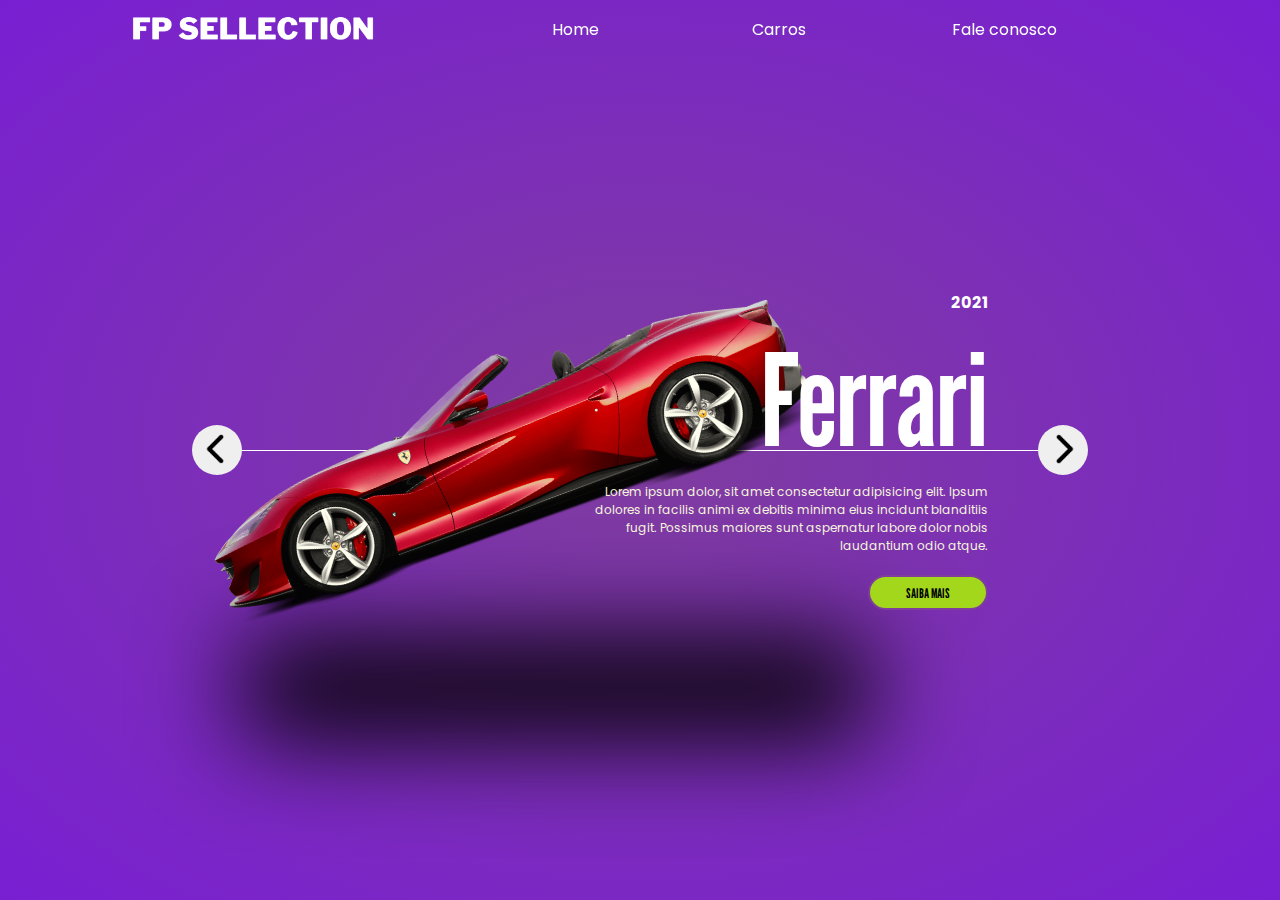
==== index.html @ c09c40cd "PRojet" ====
<!DOCTYPE html>
<html lang="pt-br">

<head>
    <meta charset="UTF-8">
    <meta name="viewport" content="width=device-width, initial-scale=1.0">
    <link rel="preconnect" href="https://fonts.googleapis.com">
    <link rel="preconnect" href="https://fonts.gstatic.com" crossorigin>
    <link
        href="https://fonts.googleapis.com/css2?family=Poppins:ital,wght@0,100;0,200;0,300;0,400;0,500;0,600;0,700;0,800;0,900;1,100;1,200;1,300;1,400;1,500;1,600;1,700;1,800;1,900&display=swap"
        rel="stylesheet">
        <link rel="preconnect" href="https://fonts.googleapis.com">
        <link rel="preconnect" href="https://fonts.gstatic.com" crossorigin>
        <link href="https://fonts.googleapis.com/css2?family=League+Gothic&family=Poppins:ital,wght@0,100;0,200;0,300;0,400;0,500;0,600;0,700;0,800;0,900;1,100;1,200;1,300;1,400;1,500;1,600;1,700;1,800;1,900&display=swap" rel="stylesheet">
        <title>FP Sellection</title>
    <link rel="stylesheet" href="style.css">

</head>

<body>
    <header>
        <img src="./img/logo.png" alt="">
        <nav>
            <ul>
                <li>Home</li>
                <li>Carros</li>
                <li>Fale conosco</li>
            </ul>
        </nav>
    </header>

    <section class="container">
        <div class="list">

            <div class="item active">
                <div class="car-img">
                    <img src="./img/2.png" alt="imagem carro">
                </div>

                <div class="content">
                    <p class="car-info">2021</p>
                    <h2>Ferrari</h2>
                    <p class="description">Lorem ipsum dolor, sit amet consectetur adipisicing elit. Ipsum dolores in facilis animi ex debitis minima eius incidunt blanditiis fugit. Possimus maiores sunt aspernatur labore dolor nobis laudantium odio atque.</p>
                    <button class="information">Saiba Mais</button>
                </div>
            </div>

            <div class="item">
                <div class="car-img">
                    <img src="./img/1.png" alt="imagem carro">
                </div>

                <div class="content">
                    <p class="car-info">2021</p>
                    <h2>Porsche</h2>
                    <p class="description">Lorem ipsum, dolor sit amet consectetur adipisicing elit. Eaque ab nostrum ducimus esse autem repellat hic at in facere exercitationem. Voluptate praesentium deleniti autem laudantium cupiditate inventore voluptatem, quas ratione.</p>
                    <button class="information">Saiba Mais</button>
                </div>
            </div>

            <div class="item">
                <div class="car-img">
                    <img src="./img/3.png" alt="imagem carro">
                </div>

                <div class="content">
                    <p class="car-info">2022</p>
                    <h2>Lamborghini</h2>
                    <p class="description"> Lorem ipsum dolor sit amet consectetur adipisicing elit. Repellat ad doloribus soluta iste cupiditate beatae, atque ea provident magnam odio dolorem eveniet ex porro molestias, possimus autem quaerat suscipit vero?</p>
                    <button class="information">Saiba Mais</button>
                </div>
            </div>


        </div>

        

        <div class="arrows">
            <button id="prev"><img src="./img/arrow.png" alt="seta esquerda"></button>
            <button id="next"><img src="./img/arrow.png" alt="seta direita"></button>

        </div>

     





    </section>

    <script src="script.js"></script>

</body>

</html>
---- style.css ----
* {
    margin: 0;
    padding: 0;
    box-sizing: border-box;
    list-style: none;
    font-family: "Poppins", sans-serif;
}

body {
    background-color: #000;
    color: #fff;
    font-size: 16px;
    overflow: hidden;
}

header {
    position: fixed;
    width: 80vw;
    left: 50%;
    transform: translateX(-50%);
    display: grid;
    align-items: center;
    grid-template-columns: 1fr 600px;
    gap: 50px;
    z-index: 2;
    cursor: pointer;

    & img {
        width: 250px;
    }

    & nav {
        & ul {
            display: grid;
            grid-template-columns: repeat(3, 200px);

        }
    }
}

section {
    background-image: radial-gradient(#7f3d9e, #791fd3);
    height: 100vh;
    position: relative;

    & .list {
        width: 70vw;
        margin: auto;
        height: 100%;
        position: relative;

        & .item {
            position: absolute;
            inset: 0;

            & .car-img {
                position: absolute;
                top: 50%;
                transform: translateY(-50%);
                width: 70%;

                & img {
                    width: 100%;
                    transform: rotate(-25deg);
                }

                &::before{
                    content: '';
                    position: absolute;
                    background-color: #000;
                    width: 100%;
                    height: 100px;
                    top: 150%;
                    left: 50px;
                    border: 50%;
                    filter: blur(50px);
                }

            }

            & .content {
                position: absolute;
                right: 100px;
                width: 70%;
                display: flex;
                height: 100%;
                flex-direction: column;
                justify-content: center;
                align-items: end;
                gap: 20px;

                & .car-info {
                    font-weight: bold;
                }

                & h2 {
                    font-size: 8em;
                    line-height: 1em;
                    font-family: "League Gothic", sans-serif;


                }

                & .description {
                    color: beige;
                    font-size: 12px;
                    text-align: right;
                    max-width: 400px;
                }

                & .information {
                    border-radius: 30px;
                    height: 35px;
                    width: 120px;
                    text-transform: uppercase;
                    border: 2px solid #7f3d9e;
                    background-color: #a2d71b;
                    color: #000;
                    cursor: pointer;
                    font-weight: bold;
                    font-family: "League Gothic", sans-serif;
                  
                }
               

            }


        }

        &::before {
            content: '';
            position: absolute;
            height: 200px;
            width: 100%;
            top: 50%;
            border-top: 1px solid #fff;
        }

    }

    .arrows {
        width: 70vw;
        position: absolute;
        top: 50%;
        left: 50%;
        transform: translate(-50%, -25px);
        display: flex;
        justify-content: space-between;

        & button:nth-child(1) {
            & img {
                transform: scale(-1);
            }
        }

        & button {
            top: 60%;
            width: 50px;
            height: 50px;
            border-radius: 50%;
            border: none;
            cursor: pointer;

            & img {
                width: 30px;
                margin-top: 4px;
            }

            &:hover {
                background-color: #a2d71b;
            }

        }
    }


    

}

section {

    & .list {
        --calculation: 1;

        & .item {
            transform: translateX(calc(100vw * var(--calculation)));
            transition: 0.5s;
            opacity: 0;

            & .car-img {

                & img {
                    transform: rotate(0);
                    transition: 0.5s;
                    transition-delay: 0.3s;
                }
            }

            & .content {

                & .car-info,
                h2,
                .description,
                .information {
                    transform: translateX(calc(200px * var(--calculation)));
                    transition: 0.7s;
                    transition-delay: 0.3s;
                    opacity: 0;

                }

                & h2 {
                    transition-delay: 0.5s;
                }

                & .description {
                    transition-delay: 0.7s;
                }

                & .information {
                    transition-delay: 0.9s;

                }

            }

        }

        & .active {
            transform: translateX(0);
            transition: 0.5s;
            opacity: 1;

            & .car-img {
                & img {
                    transform: rotate(-20deg);

                }
            }

            & .content {

                & .car-info,
                h2,
                .description,
                .information {
                    transform: translateX(0);
                    opacity: 1;
                }
            }
        }
    }
}
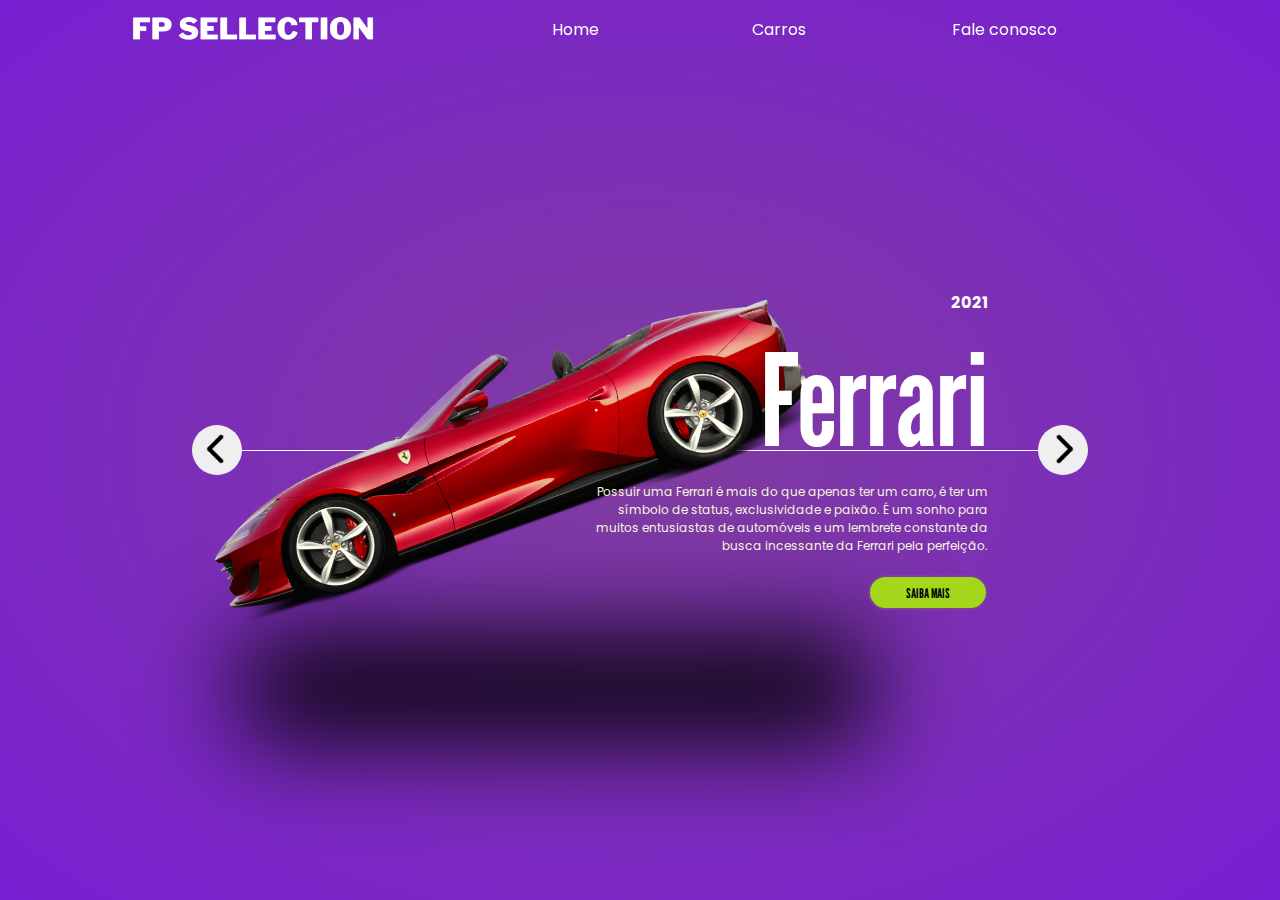
==== commit b6c08322: "alteraç de texto" ====
--- a/index.html
+++ b/index.html
@@ -9,10 +9,12 @@
     <link
         href="https://fonts.googleapis.com/css2?family=Poppins:ital,wght@0,100;0,200;0,300;0,400;0,500;0,600;0,700;0,800;0,900;1,100;1,200;1,300;1,400;1,500;1,600;1,700;1,800;1,900&display=swap"
         rel="stylesheet">
-        <link rel="preconnect" href="https://fonts.googleapis.com">
-        <link rel="preconnect" href="https://fonts.gstatic.com" crossorigin>
-        <link href="https://fonts.googleapis.com/css2?family=League+Gothic&family=Poppins:ital,wght@0,100;0,200;0,300;0,400;0,500;0,600;0,700;0,800;0,900;1,100;1,200;1,300;1,400;1,500;1,600;1,700;1,800;1,900&display=swap" rel="stylesheet">
-        <title>FP Sellection</title>
+    <link rel="preconnect" href="https://fonts.googleapis.com">
+    <link rel="preconnect" href="https://fonts.gstatic.com" crossorigin>
+    <link
+        href="https://fonts.googleapis.com/css2?family=League+Gothic&family=Poppins:ital,wght@0,100;0,200;0,300;0,400;0,500;0,600;0,700;0,800;0,900;1,100;1,200;1,300;1,400;1,500;1,600;1,700;1,800;1,900&display=swap"
+        rel="stylesheet">
+    <title>FP Sellection</title>
     <link rel="stylesheet" href="style.css">
 
 </head>
@@ -40,7 +42,11 @@
                 <div class="content">
                     <p class="car-info">2021</p>
                     <h2>Ferrari</h2>
-                    <p class="description">Lorem ipsum dolor, sit amet consectetur adipisicing elit. Ipsum dolores in facilis animi ex debitis minima eius incidunt blanditiis fugit. Possimus maiores sunt aspernatur labore dolor nobis laudantium odio atque.</p>
+                    <p class="description">Possuir uma Ferrari é mais do que apenas ter um carro, é ter um símbolo de
+                        status, exclusividade e paixão. É um sonho para muitos entusiastas de automóveis e um lembrete
+                        constante da busca incessante da Ferrari pela perfeição.
+
+                    </p>
                     <button class="information">Saiba Mais</button>
                 </div>
             </div>
@@ -53,7 +59,9 @@
                 <div class="content">
                     <p class="car-info">2021</p>
                     <h2>Porsche</h2>
-                    <p class="description">Lorem ipsum, dolor sit amet consectetur adipisicing elit. Eaque ab nostrum ducimus esse autem repellat hic at in facere exercitationem. Voluptate praesentium deleniti autem laudantium cupiditate inventore voluptatem, quas ratione.</p>
+                    <p class="description">Mais do que carros, a Porsche representa um estilo de vida, um sonho que se
+                        torna realidade na garagem de entusiastas apaixonados por velocidade, exclusividade e a emoção
+                        de dirigir um carro fora do comum.</p>
                     <button class="information">Saiba Mais</button>
                 </div>
             </div>
@@ -66,7 +74,9 @@
                 <div class="content">
                     <p class="car-info">2022</p>
                     <h2>Lamborghini</h2>
-                    <p class="description"> Lorem ipsum dolor sit amet consectetur adipisicing elit. Repellat ad doloribus soluta iste cupiditate beatae, atque ea provident magnam odio dolorem eveniet ex porro molestias, possimus autem quaerat suscipit vero?</p>
+                    <p class="description">Se você busca um carro que defina sua personalidade e te faça se sentir
+                        único, um Lamborghini certamente estará na sua lista de desejos. Seus carros são símbolos de
+                        status e exclusividade, atraindo entusiastas por todo o mundo.</p>
                     <button class="information">Saiba Mais</button>
                 </div>
             </div>
@@ -74,7 +84,7 @@
 
         </div>
 
-        
+
 
         <div class="arrows">
             <button id="prev"><img src="./img/arrow.png" alt="seta esquerda"></button>
@@ -82,7 +92,7 @@
 
         </div>
 
-     
+
 
 
 
